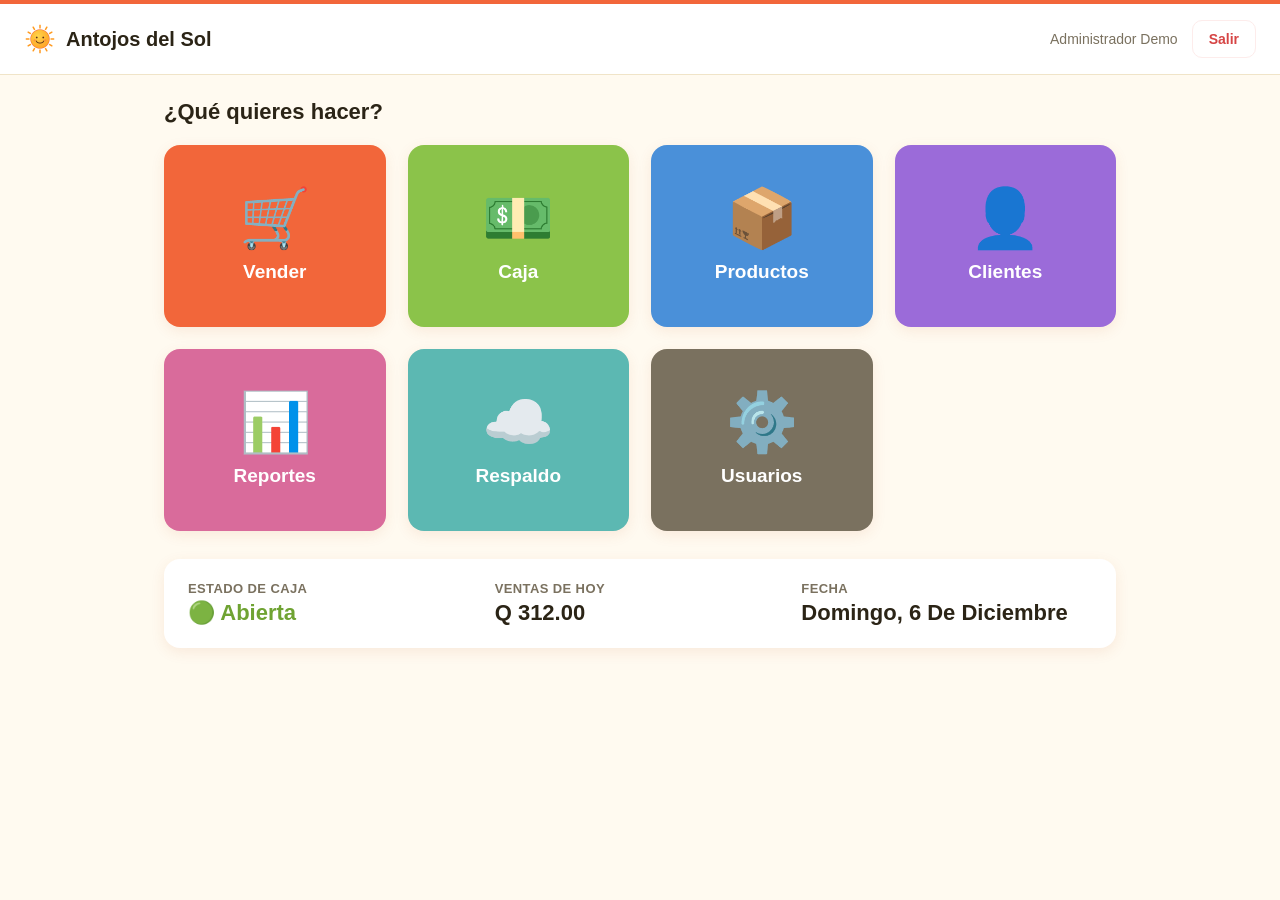
==== pages/caja.html @ 542bcf01 "Demo Antojos del Sol: POS rapido sin codigos de vendedor, 14 productos con ilustraciones Co-Authored" ====
<!DOCTYPE html>
<html lang="es">
<head>
  <meta charset="UTF-8" />
  <meta name="viewport" content="width=device-width, initial-scale=1, maximum-scale=1, user-scalable=no, viewport-fit=cover" />
  <title>Caja - Antojos del Sol</title>

  <link rel="manifest" href="../manifest.json" />
  <meta name="theme-color" content="#f2663a" />
  <meta name="apple-mobile-web-app-capable" content="yes" />
  <meta name="apple-mobile-web-app-status-bar-style" content="black-translucent" />
  <meta name="apple-mobile-web-app-title" content="Antojos del Sol" />
  <link rel="apple-touch-icon" href="../icons/icon-192.png" />

  <link rel="stylesheet" href="../css/styles.css" />
</head>
<body>
  <div class="app-shell">
    <header class="app-header">
      <div class="app-header__izquierda">
        <img src="../icons/logo.png" alt="Antojos del Sol" class="logo-imagen--header" />
        <h1 class="app-header__titulo">Antojos del Sol</h1>
      </div>

      <nav class="app-nav">
        <a href="inicio.html">🏠 Inicio</a>
        <a href="venta.html">🛒 Vender</a>
        <a href="caja.html" class="activo">💵 Caja</a>
        <a href="productos.html">📦 Productos</a>
        <a href="clientes.html">👤 Clientes</a>
        <a href="reportes.html" id="nav-reportes">📊 Reportes</a>
        <a href="respaldo.html" id="nav-respaldo">☁️ Respaldo</a>
        <a href="usuarios.html" id="nav-usuarios">⚙️ Usuarios</a>
      </nav>

      <div class="app-header__derecha">
        <span class="app-header__usuario" id="nombre-usuario-activo"></span>
        <button class="boton-salir" id="boton-salir">Salir</button>
      </div>
    </header>

    <main class="app-main">
      <div class="app-main__header">
        <h2>Caja</h2>
      </div>

      <!-- Estado: sin caja abierta -->
      <div class="tarjeta-caja oculto" id="tarjeta-sin-caja">
        <div class="caja-estado-vacio">
          <span class="icono">💰</span>
          <p>No hay una caja abierta.<br />Cuenta el efectivo del cajón para iniciar el turno.</p>
        </div>

        <div class="mensaje-error" id="error-abrir-caja"></div>

        <form id="form-abrir-caja">
          <div class="campo">
            <label for="monto-inicial">Monto inicial en efectivo (Q)</label>
            <input type="number" id="monto-inicial" min="0" step="0.01" inputmode="decimal" required />
          </div>

          <button type="submit" class="boton boton-primario">Abrir caja</button>
        </form>
      </div>

      <!-- Estado: caja abierta -->
      <div class="tarjeta-caja oculto" id="tarjeta-caja-abierta">
        <h3>Turno actual</h3>

        <div class="caja-info-lista">
          <div class="caja-info-fila">
            <span>Abierta por</span>
            <span id="caja-usuario">-</span>
          </div>
          <div class="caja-info-fila">
            <span>Hora de apertura</span>
            <span id="caja-hora-apertura">-</span>
          </div>
          <div class="caja-info-fila" data-solo-admin>
            <span>Monto inicial</span>
            <span id="caja-monto-inicial">Q 0.00</span>
          </div>
        </div>

        <p class="subtitulo-seccion oculto" id="aviso-caja-cajero">Turno en curso. Los montos, las ventas del turno y el cierre de caja los maneja el administrador.</p>

        <div class="caja-resumen-item caja-resumen-item--total-ventas" data-solo-admin>
          <span class="caja-resumen-item__etiqueta">💰 Ventas totales del turno</span>
          <span class="caja-resumen-item__valor" id="caja-total-ventas">Q 0.00</span>
        </div>

        <div class="caja-resumen-grid" data-solo-admin>
          <div class="caja-resumen-item">
            <span class="caja-resumen-item__etiqueta">💵 Efectivo</span>
            <span class="caja-resumen-item__valor" id="caja-total-efectivo">Q 0.00</span>
          </div>
          <div class="caja-resumen-item">
            <span class="caja-resumen-item__etiqueta">💳 Tarjeta</span>
            <span class="caja-resumen-item__valor" id="caja-total-tarjeta">Q 0.00</span>
          </div>
          <div class="caja-resumen-item">
            <span class="caja-resumen-item__etiqueta">🏦 Depósito/transferencia</span>
            <span class="caja-resumen-item__valor" id="caja-total-deposito">Q 0.00</span>
          </div>
          <div class="caja-resumen-item">
            <span class="caja-resumen-item__etiqueta">🛍️ Pedidos Ya (se cobra a su cuenta)</span>
            <span class="caja-resumen-item__valor" id="caja-total-pedidosya">Q 0.00</span>
          </div>
          <div class="caja-resumen-item">
            <span class="caja-resumen-item__etiqueta">Gastos del turno</span>
            <span class="caja-resumen-item__valor" id="caja-total-gastos">− Q 0.00</span>
          </div>
          <div class="caja-resumen-item">
            <span class="caja-resumen-item__etiqueta">Ingresos del turno</span>
            <span class="caja-resumen-item__valor" id="caja-total-ingresos">+ Q 0.00</span>
          </div>

          <div class="caja-resumen-item caja-resumen-item--esperado">
            <span class="caja-resumen-item__etiqueta">Efectivo esperado</span>
            <span class="caja-resumen-item__valor" id="caja-efectivo-esperado">Q 0.00</span>
          </div>
        </div>

        <button type="button" class="boton boton-primario boton-ancho-auto" id="boton-cerrar-caja" data-solo-admin>
          Cerrar caja
        </button>

        <!-- Movimientos de caja (gastos e ingresos) -->
        <div class="caja-movimientos">
          <h4>Gastos e ingresos de caja (aparte de las ventas)</h4>

          <div class="mensaje-error" id="error-agregar-movimiento"></div>
          <div class="mensaje-exito oculto" id="exito-movimiento">Registrado.</div>

          <form id="form-agregar-movimiento">
            <div class="chip-selector" id="selector-tipo-movimiento">
              <button type="button" class="chip-tipo-movimiento chip-tipo-movimiento--activo" data-tipo="gasto" id="chip-tipo-gasto">🔴 Gasto</button>
              <button type="button" class="chip-tipo-movimiento" data-tipo="ingreso" id="chip-tipo-ingreso">🟢 Ingreso</button>
            </div>
            <input type="hidden" id="movimiento-tipo" value="gasto" />

            <div class="campo">
              <label for="movimiento-descripcion">Descripción</label>
              <input type="text" id="movimiento-descripcion" placeholder="Ej. Compra de fresas" required />
            </div>

            <div class="campo">
              <label for="movimiento-monto">Monto (Q)</label>
              <input type="number" id="movimiento-monto" min="0" step="0.01" inputmode="decimal" required />
            </div>

            <button type="submit" class="boton boton-primario">Registrar</button>
          </form>

          <div class="tabla-reportes-envoltorio" data-solo-admin>
            <table class="tabla-reportes">
              <thead>
                <tr>
                  <th>Tipo</th>
                  <th>Hora</th>
                  <th>Descripción</th>
                  <th>Monto</th>
                  <th>Registrado por</th>
                  <th></th>
                </tr>
              </thead>
              <tbody id="cuerpo-lista-movimientos"></tbody>
            </table>
          </div>

          <div id="estado-vacio-movimientos" class="estado-vacio oculto" data-solo-admin>
            <span class="icono">🧾</span>
            <p>Todavía no hay gastos ni ingresos registrados en este turno (las ventas se ven abajo, en "Ventas del turno").</p>
          </div>
        </div>

        <!-- Ventas del turno actual -->
        <div class="caja-ventas-turno" data-solo-admin>
          <h4>Ventas del turno</h4>

          <div class="tabla-reportes-envoltorio">
            <table class="tabla-reportes">
              <thead>
                <tr>
                  <th>Recibo</th>
                  <th>Hora</th>
                  <th>Método</th>
                  <th>Tipo</th>
                  <th>Cliente</th>
                  <th>Cajero</th>
                  <th>Total</th>
                  <th>Recibo</th>
                </tr>
              </thead>
              <tbody id="cuerpo-ventas-turno"></tbody>
            </table>
          </div>

          <div id="estado-vacio-ventas-turno" class="estado-vacio oculto">
            <span class="icono">🧺</span>
            <p>Todavía no hay ventas registradas en este turno.</p>
          </div>
        </div>
      </div>

      <!-- Historial de cajas cerradas -->
      <div class="tarjeta-caja" data-solo-admin>
        <h3>Historial de cierres</h3>

        <div class="tabla-reportes-envoltorio">
          <table class="tabla-reportes">
            <thead>
              <tr>
                <th>Apertura</th>
                <th>Cierre</th>
                <th>Abrió</th>
                <th>Cerró</th>
                <th>Monto inicial</th>
                <th>Monto contado</th>
                <th>Diferencia</th>
              </tr>
            </thead>
            <tbody id="cuerpo-historial-cajas"></tbody>
          </table>
        </div>

        <div id="estado-vacio-historial" class="estado-vacio oculto">
          <span class="icono">🗂️</span>
          <p>Todavía no hay cierres de caja registrados.</p>
        </div>
      </div>
    </main>
  </div>

  <!-- Modal cerrar caja -->
  <div class="fondo-modal oculto" id="fondo-modal-cierre">
    <div class="tarjeta-modal">
      <button type="button" class="boton-cerrar-modal-x" id="boton-cerrar-modal-cierre-x">✕</button>
      <h3>Cerrar caja</h3>

      <div id="paso-conteo-cierre">
        <p>Cuenta el efectivo físico que hay en el cajón e ingrésalo aquí.</p>

        <div class="mensaje-error" id="error-cerrar-caja"></div>

        <form id="form-cerrar-caja">
          <div class="campo">
            <label for="monto-contado">Efectivo contado (Q)</label>
            <input type="number" id="monto-contado" min="0" step="0.01" inputmode="decimal" required />
          </div>

          <div class="modal-acciones">
            <button type="button" class="boton boton-secundario" id="boton-cancelar-cierre">Cancelar</button>
            <button type="submit" class="boton boton-primario">Calcular</button>
          </div>
        </form>
      </div>

      <div id="paso-resultado-cierre" class="oculto">
        <div id="caja-resultado-cierre-caja"></div>

        <div class="campo" id="campo-motivo-diferencia">
          <label for="motivo-diferencia">Nota / motivo de la diferencia (opcional)</label>
          <textarea id="motivo-diferencia" rows="2" placeholder="Ej. Faltan Q200 porque se compró comida para el personal"></textarea>
        </div>

        <div class="modal-acciones">
          <button type="button" class="boton boton-secundario" id="boton-volver-conteo">Volver</button>
          <button type="button" class="boton boton-primario" id="boton-confirmar-cierre">Confirmar cierre</button>
        </div>
      </div>
    </div>
  </div>

  <!-- Modal detalle de caja histórica -->
  <div class="fondo-modal oculto" id="fondo-modal-detalle-caja">
    <div class="tarjeta-modal tarjeta-modal--ancha">
      <button type="button" class="boton-cerrar-modal-x" id="boton-cerrar-detalle-caja-x">✕</button>
      <h3>Detalle del turno</h3>
      <div id="contenido-detalle-caja"></div>
      <div class="modal-acciones">
        <button type="button" class="boton boton-secundario" id="boton-cerrar-detalle-caja">Cerrar</button>
      </div>
    </div>
  </div>

  <script src="../js/sha256.js"></script>
  <script src="../js/db.js"></script>
  <script src="../js/auth.js"></script>
  <script src="../js/pin.js"></script>
  <script src="../js/impresora-ble.js"></script>
  <script src="../js/caja.js"></script>
  <script src="../js/aviso-respaldo.js"></script>
  <script src="../js/registrar-sw.js"></script>
</body>
</html>
---- css/styles.css ----
:root {
  --color-primario: #f2663a;       /* naranja Antojos del Sol, suavizado */
  --color-primario-oscuro: #d4502a;
  --color-acento: #8bc34a;          /* verde claro del logo */
  --color-acento-oscuro: #6fa332;
  --color-fondo: #fffaf0;           /* crema cálido, no blanco frío */
  --color-superficie: #ffffff;
  --color-texto: #2b2416;
  --color-texto-suave: #7a715f;
  --color-borde: #f0e4c8;
  --color-error: #d64545;
  --color-error-fondo: #fdeceb;
  --radio: 16px;
  --sombra: 0 4px 14px rgba(200, 90, 40, 0.10);
}

* {
  box-sizing: border-box;
}

.oculto {
  display: none !important;
}

html, body {
  height: 100%;
  margin: 0;
}

body {
  font-family: -apple-system, BlinkMacSystemFont, "Segoe UI", Roboto, sans-serif;
  background: var(--color-fondo);
  color: var(--color-texto);
  -webkit-tap-highlight-color: transparent;
  overscroll-behavior: none;
  user-select: none;
}

button, input, select {
  font-family: inherit;
}

/* ---------- Login ---------- */

.pantalla-login {
  min-height: 100vh;
  display: flex;
  align-items: center;
  justify-content: center;
  padding: 24px;
}

.tarjeta-login {
  width: 100%;
  max-width: 440px;
  background: var(--color-superficie);
  border-radius: var(--radio);
  box-shadow: var(--sombra);
  padding: 40px 36px;
}

.tarjeta-login__logo {
  text-align: center;
  margin-bottom: 8px;
}

.tarjeta-login__logo .icono {
  font-size: 48px;
  line-height: 1;
}

.logo-imagen {
  width: 84px;
  height: 84px;
  border-radius: 50%;
  object-fit: cover;
  box-shadow: var(--sombra);
}

.logo-imagen--header {
  width: 32px;
  height: 32px;
  border-radius: 50%;
  object-fit: cover;
  flex-shrink: 0;
}

.tarjeta-login h1 {
  text-align: center;
  font-size: 24px;
  margin: 8px 0 4px;
}

.tarjeta-login .subtitulo {
  text-align: center;
  color: var(--color-texto-suave);
  font-size: 15px;
  margin: 0 0 28px;
}

.campo {
  margin-bottom: 18px;
}

.campo label {
  display: block;
  font-size: 14px;
  font-weight: 600;
  margin-bottom: 6px;
  color: var(--color-texto);
}

.campo input,
.campo select {
  width: 100%;
  padding: 16px 16px;
  font-size: 17px;
  border: 1.5px solid var(--color-borde);
  border-radius: 10px;
  background: var(--color-fondo);
  color: var(--color-texto);
  outline: none;
  transition: border-color 0.15s ease;
}

.campo input:focus,
.campo select:focus {
  border-color: var(--color-primario);
  background: var(--color-superficie);
}

.boton {
  display: block;
  width: 100%;
  padding: 17px;
  font-size: 17px;
  font-weight: 700;
  border: none;
  border-radius: 10px;
  cursor: pointer;
  touch-action: manipulation;
}

.boton-primario {
  background: var(--color-primario);
  color: #fff;
  margin-top: 8px;
}

.boton-primario:active {
  background: var(--color-primario-oscuro);
}

.boton-secundario {
  background: transparent;
  color: var(--color-primario);
  margin-top: 10px;
}

.mensaje-error {
  background: var(--color-error-fondo);
  color: var(--color-error);
  padding: 12px 14px;
  border-radius: 10px;
  font-size: 14px;
  margin-bottom: 18px;
  display: none;
}

.mensaje-error.visible {
  display: block;
}

.pie-login {
  text-align: center;
  margin-top: 22px;
  font-size: 13px;
  color: var(--color-texto-suave);
}

/* ---------- App shell (header + nav) ---------- */

.app-shell {
  min-height: 100vh;
  display: flex;
  flex-direction: column;
}

.app-header {
  background: var(--color-superficie);
  border-bottom: 1px solid var(--color-borde);
  border-top: 4px solid var(--color-primario);
  padding: 16px 24px;
  display: flex;
  align-items: center;
  justify-content: space-between;
  flex-wrap: wrap;
  gap: 12px;
}

.app-header__izquierda {
  display: flex;
  align-items: center;
  gap: 10px;
}

.app-header__titulo {
  font-size: 20px;
  font-weight: 800;
  margin: 0;
}

.app-nav {
  display: flex;
  gap: 8px;
  flex-wrap: wrap;
}

.app-nav a {
  text-decoration: none;
  color: var(--color-texto-suave);
  font-weight: 600;
  font-size: 15px;
  padding: 10px 14px;
  border-radius: 10px;
}

.app-nav a.activo {
  background: var(--color-acento);
  color: #fff;
}

.app-header__derecha {
  display: flex;
  align-items: center;
  gap: 14px;
}

.app-header__usuario {
  font-size: 14px;
  color: var(--color-texto-suave);
}

.boton-salir {
  background: transparent;
  color: var(--color-error);
  border: 1.5px solid var(--color-error-fondo);
  border-radius: 10px;
  padding: 10px 16px;
  font-weight: 700;
  font-size: 14px;
  cursor: pointer;
}

.app-main {
  flex: 1;
  padding: 24px;
  max-width: 1000px;
  width: 100%;
  margin: 0 auto;
}

.app-main__header {
  display: flex;
  align-items: center;
  justify-content: space-between;
  margin-bottom: 20px;
  gap: 12px;
  flex-wrap: wrap;
}

.app-main__header h2 {
  margin: 0;
  font-size: 22px;
}

.boton-ancho-auto {
  width: auto;
  padding: 15px 24px;
}

/* ---------- Lista de productos ---------- */

.lista-tarjetas {
  display: flex;
  flex-direction: column;
  gap: 12px;
}

.tarjeta-producto {
  background: var(--color-superficie);
  border-radius: var(--radio);
  box-shadow: var(--sombra);
  padding: 18px 20px;
  display: flex;
  align-items: center;
  justify-content: space-between;
  gap: 16px;
}

.tarjeta-producto__info {
  min-width: 0;
}

.tarjeta-producto__nombre {
  font-size: 18px;
  font-weight: 700;
  margin: 0 0 4px;
  overflow-wrap: break-word;
}

.tarjeta-producto__categoria {
  display: inline-block;
  background: var(--color-fondo);
  color: var(--color-texto-suave);
  font-size: 12px;
  font-weight: 600;
  padding: 3px 10px;
  border-radius: 999px;
  margin-right: 8px;
}

.tarjeta-producto__precio {
  font-size: 16px;
  font-weight: 700;
  color: var(--color-primario);
}

.tarjeta-producto__acciones {
  display: flex;
  gap: 8px;
  flex-shrink: 0;
}

.boton-icono {
  width: 48px;
  height: 48px;
  border-radius: 10px;
  border: 1.5px solid var(--color-borde);
  background: var(--color-fondo);
  font-size: 20px;
  cursor: pointer;
  display: flex;
  align-items: center;
  justify-content: center;
}

.boton-icono--eliminar {
  border-color: var(--color-error-fondo);
  background: var(--color-error-fondo);
}

.estado-vacio {
  text-align: center;
  padding: 60px 20px;
  color: var(--color-texto-suave);
}

.estado-vacio .icono {
  font-size: 48px;
  display: block;
  margin-bottom: 12px;
}

/* ---------- Modal ---------- */

.fondo-modal {
  position: fixed;
  inset: 0;
  background: rgba(15, 20, 35, 0.45);
  display: flex;
  align-items: center;
  justify-content: center;
  padding: 24px;
  z-index: 100;
}

.tarjeta-modal {
  position: relative;
  width: 100%;
  max-width: 460px;
  background: var(--color-superficie);
  border-radius: var(--radio);
  padding: 32px;
  box-shadow: var(--sombra);
  max-height: 90vh;
  overflow-y: auto;
}

.boton-cerrar-modal-x {
  position: absolute;
  top: 14px;
  right: 14px;
  width: 36px;
  height: 36px;
  border-radius: 50%;
  border: none;
  background: var(--color-fondo);
  color: var(--color-texto-suave);
  font-size: 18px;
  line-height: 1;
  cursor: pointer;
  touch-action: manipulation;
  display: flex;
  align-items: center;
  justify-content: center;
  z-index: 1;
}

.boton-cerrar-modal-x:active {
  background: var(--color-borde);
}

.tarjeta-modal h3 {
  margin: 0 0 20px;
  font-size: 20px;
}

.modal-acciones {
  display: flex;
  gap: 10px;
  margin-top: 6px;
}

.modal-acciones .boton {
  margin-top: 0;
}

/* ---------- Venta / Recibo ---------- */

.app-main--venta {
  max-width: 1200px;
}

.venta-layout {
  display: flex;
  gap: 20px;
  align-items: flex-start;
}

.venta-productos {
  flex: 1;
  min-width: 0;
}

.venta-categorias {
  display: flex;
  gap: 8px;
  flex-wrap: wrap;
  margin-bottom: 16px;
}

.chip-categoria {
  border: 1.5px solid var(--color-borde);
  background: var(--color-superficie);
  color: var(--color-texto-suave);
  font-weight: 600;
  font-size: 14px;
  padding: 9px 16px;
  border-radius: 999px;
  cursor: pointer;
  touch-action: manipulation;
}

.chip-categoria.activo {
  background: var(--color-acento);
  border-color: var(--color-acento);
  color: #fff;
}

.venta-grilla {
  display: grid;
  grid-template-columns: repeat(auto-fill, minmax(140px, 1fr));
  gap: 12px;
  /* Dejar espacio para hacer scroll de la grilla sin perder de vista el
     carrito, que siempre queda fijo a la par (ver .venta-carrito). */
  max-height: calc(100vh - 220px);
  overflow-y: auto;
  padding-right: 4px;
}

.tarjeta-venta-producto {
  min-height: 90px;
  background: var(--color-superficie);
  border: 1.5px solid var(--color-borde);
  border-radius: var(--radio);
  box-shadow: var(--sombra);
  padding: 14px;
  display: flex;
  flex-direction: column;
  justify-content: center;
  align-items: flex-start;
  gap: 6px;
  cursor: pointer;
  touch-action: manipulation;
  text-align: left;
  overflow: hidden;
}

.tarjeta-venta-producto__foto {
  width: 100%;
  height: 90px;
  object-fit: cover;
  border-radius: 10px;
  margin: -14px -14px 4px -14px;
  width: calc(100% + 28px);
}

.tarjeta-venta-producto:active {
  background: var(--color-fondo);
  border-color: var(--color-primario);
}

.tarjeta-venta-producto__nombre {
  font-size: 16px;
  font-weight: 700;
  overflow-wrap: break-word;
}

.tarjeta-venta-producto__precio {
  font-size: 15px;
  font-weight: 700;
  color: var(--color-primario);
}

.venta-carrito {
  width: 320px;
  flex-shrink: 0;
  background: var(--color-superficie);
  border-radius: var(--radio);
  box-shadow: var(--sombra);
  padding: 20px;
  position: sticky;
  top: 20px;
  display: flex;
  flex-direction: column;
  gap: 14px;
}

.venta-carrito__titulo {
  margin: 0;
  font-size: 18px;
}

.carrito-lista {
  display: flex;
  flex-direction: column;
  gap: 12px;
  max-height: 40vh;
  overflow-y: auto;
}

.carrito-linea {
  display: grid;
  grid-template-columns: 1fr auto;
  grid-template-rows: auto auto;
  row-gap: 6px;
  align-items: center;
  border-bottom: 1px solid var(--color-borde);
  padding-bottom: 10px;
}

.carrito-linea__info {
  grid-column: 1;
  grid-row: 1;
  display: flex;
  flex-direction: column;
  min-width: 0;
}

.carrito-linea__nombre {
  font-size: 15px;
  font-weight: 700;
  overflow-wrap: break-word;
}

.carrito-linea__precio {
  font-size: 12px;
  color: var(--color-texto-suave);
}

.carrito-linea__subtotal {
  grid-column: 2;
  grid-row: 1;
  font-weight: 700;
  color: var(--color-primario);
  white-space: nowrap;
}

.carrito-linea__stepper {
  grid-column: 1;
  grid-row: 2;
  display: flex;
  align-items: center;
  gap: 10px;
}

.boton-stepper {
  width: 44px;
  height: 44px;
  border-radius: 10px;
  border: 1.5px solid var(--color-borde);
  background: var(--color-fondo);
  font-size: 22px;
  font-weight: 700;
  cursor: pointer;
  touch-action: manipulation;
}

.carrito-linea__cantidad {
  min-width: 24px;
  text-align: center;
  font-weight: 700;
  font-size: 16px;
}

.carrito-linea__eliminar {
  grid-column: 2;
  grid-row: 2;
  justify-self: end;
  width: 40px;
  height: 40px;
}

.carrito-total {
  display: flex;
  justify-content: space-between;
  align-items: center;
  font-size: 20px;
  font-weight: 800;
  padding-top: 6px;
  border-top: 2px solid var(--color-borde);
}

.metodo-pago {
  display: flex;
  gap: 8px;
}

.chip-pago {
  flex: 1;
  border: 1.5px solid var(--color-borde);
  background: var(--color-fondo);
  color: var(--color-texto);
  font-weight: 700;
  font-size: 13px;
  padding: 12px 6px;
  border-radius: 10px;
  cursor: pointer;
  touch-action: manipulation;
}

.chip-pago.activo {
  background: var(--color-primario);
  border-color: var(--color-primario);
  color: #fff;
}

.venta-carrito .boton {
  margin-top: 0;
}

.tarjeta-recibo {
  max-width: 420px;
}

.recibo-contenido {
  font-size: 14px;
}

.recibo-titulo {
  text-align: center;
  margin: 0 0 8px;
  font-size: 20px;
}

.recibo-meta {
  text-align: center;
  margin: 0 0 4px;
  color: var(--color-texto-suave);
  font-size: 13px;
}

.recibo-separador {
  border: none;
  border-top: 1px dashed var(--color-borde);
  margin: 14px 0;
}

.recibo-lineas {
  display: flex;
  flex-direction: column;
  gap: 6px;
}

.recibo-linea {
  display: flex;
  justify-content: space-between;
  gap: 10px;
  font-size: 13px;
}

.recibo-total {
  display: flex;
  justify-content: space-between;
  font-size: 20px;
  font-weight: 800;
}

.recibo-metodo {
  text-align: center;
  margin: 12px 0 0;
  font-size: 13px;
}

.recibo-gracias {
  text-align: center;
  margin: 8px 0 0;
  font-style: italic;
  color: var(--color-texto-suave);
}

.enlace-descarga {
  display: block;
  text-align: center;
  margin-top: 12px;
  color: var(--color-primario);
  font-weight: 700;
  text-decoration: none;
}

/* El iPad (dispositivo objetivo de esta app) nunca baja de 744px de ancho
   ni en vertical, así que este apilado solo debería afectar a un celular
   angosto usado por accidente — el carrito se mantiene siempre a la par
   de la grilla de productos en el iPad, sin importar cuántos productos
   haya en el catálogo. */
@media (max-width: 620px) {
  .venta-layout {
    flex-direction: column;
  }

  .venta-carrito {
    width: 100%;
    position: static;
  }

  .venta-grilla {
    max-height: none;
    overflow-y: visible;
  }

  .carrito-lista {
    max-height: none;
  }
}

/* ---------- Reportes ---------- */

.tarjetas-resumen {
  display: flex;
  flex-wrap: wrap;
  gap: 16px;
  margin-bottom: 20px;
}

.tarjeta-resumen {
  flex: 1 1 200px;
  background: var(--color-superficie);
  border-radius: var(--radio);
  box-shadow: var(--sombra);
  padding: 20px 22px;
  display: flex;
  flex-direction: column;
  gap: 4px;
}

.tarjeta-resumen__etiqueta {
  font-size: 14px;
  color: var(--color-texto-suave);
  font-weight: 600;
  text-transform: uppercase;
  letter-spacing: 0.03em;
}

.tarjeta-resumen__total {
  font-size: 28px;
  font-weight: 700;
  color: var(--color-primario-oscuro);
}

.tarjeta-resumen__cantidad {
  font-size: 14px;
  color: var(--color-texto-suave);
}

.tarjeta-resumen--ganancia {
  border: 1.5px solid var(--color-acento);
}

.tarjeta-resumen--ganancia .tarjeta-resumen__total {
  color: var(--color-acento-oscuro);
}

.pestanas-periodo {
  display: flex;
  gap: 8px;
  margin-bottom: 16px;
}

.pestana-periodo {
  border: 1px solid var(--color-borde);
  background: var(--color-superficie);
  color: var(--color-texto);
  border-radius: 999px;
  padding: 8px 18px;
  font-size: 15px;
  font-weight: 600;
  cursor: pointer;
}

.pestana-periodo.activo {
  background: var(--color-primario);
  border-color: var(--color-primario);
  color: #fff;
}

.tabla-reportes-envoltorio {
  background: var(--color-superficie);
  border-radius: var(--radio);
  box-shadow: var(--sombra);
  overflow-x: auto;
}

.tabla-reportes {
  width: 100%;
  border-collapse: collapse;
  font-size: 15px;
}

.tabla-reportes th,
.tabla-reportes td {
  text-align: left;
  padding: 12px 16px;
  border-bottom: 1px solid var(--color-borde);
  white-space: nowrap;
}

.tabla-reportes th {
  color: var(--color-texto-suave);
  font-size: 13px;
  text-transform: uppercase;
  letter-spacing: 0.03em;
  font-weight: 600;
}

.tabla-reportes tbody tr:last-child td {
  border-bottom: none;
}

@media (max-width: 640px) {
  .tarjetas-resumen {
    flex-direction: column;
  }
}

/* ---------- Usuarios ---------- */

.tarjeta-usuario {
  flex-wrap: wrap;
}

.tarjeta-usuario__insignias {
  display: flex;
  gap: 8px;
  margin-top: 8px;
  flex-wrap: wrap;
}

.insignia-rol {
  display: inline-block;
  font-size: 12px;
  font-weight: 700;
  padding: 4px 12px;
  border-radius: 999px;
}

.insignia-rol--duena {
  background: var(--color-primario);
  color: #fff;
}

.insignia-rol--empleado {
  background: var(--color-acento);
  color: #fff;
}

.insignia-estado {
  display: inline-block;
  font-size: 12px;
  font-weight: 700;
  padding: 4px 12px;
  border-radius: 999px;
}

.insignia-estado--activo {
  background: #e6f4d9;
  color: var(--color-acento-oscuro);
}

.insignia-estado--inactivo {
  background: var(--color-error-fondo);
  color: var(--color-error);
}

.nota-password {
  font-size: 13px;
  color: var(--color-texto-suave);
  margin: -10px 0 18px;
}

.campo-checkbox label {
  display: flex;
  align-items: center;
  gap: 10px;
  font-weight: 600;
  cursor: pointer;
}

.campo-checkbox input[type="checkbox"] {
  width: 20px;
  height: 20px;
}

/* ---------- Caja ---------- */

.tarjeta-caja {
  background: var(--color-superficie);
  border-radius: var(--radio);
  box-shadow: var(--sombra);
  padding: 28px 26px;
  margin-bottom: 20px;
}

.tarjeta-caja h3 {
  margin: 0 0 16px;
  font-size: 19px;
}

.caja-estado-vacio {
  text-align: center;
  padding: 20px 10px 8px;
}

.caja-estado-vacio .icono {
  font-size: 48px;
  display: block;
  margin-bottom: 12px;
}

.caja-estado-vacio p {
  color: var(--color-texto-suave);
  margin: 0 0 22px;
}

.caja-info-lista {
  display: flex;
  flex-direction: column;
  gap: 10px;
  margin-bottom: 20px;
}

.caja-info-fila {
  display: flex;
  justify-content: space-between;
  align-items: center;
  font-size: 15px;
  padding-bottom: 10px;
  border-bottom: 1px solid var(--color-borde);
}

.caja-info-fila:last-child {
  border-bottom: none;
  padding-bottom: 0;
}

.caja-info-fila span:first-child {
  color: var(--color-texto-suave);
  font-weight: 600;
}

.caja-info-fila span:last-child {
  font-weight: 700;
}

.caja-resumen-grid {
  display: grid;
  grid-template-columns: repeat(auto-fit, minmax(150px, 1fr));
  gap: 14px;
  margin-bottom: 22px;
}

.caja-resumen-item {
  background: var(--color-fondo);
  border-radius: 12px;
  padding: 14px 16px;
  display: flex;
  flex-direction: column;
  gap: 4px;
}

.caja-resumen-item__etiqueta {
  font-size: 12px;
  color: var(--color-texto-suave);
  font-weight: 600;
  text-transform: uppercase;
  letter-spacing: 0.03em;
}

.caja-resumen-item__valor {
  font-size: 19px;
  font-weight: 700;
  color: var(--color-primario-oscuro);
}

.caja-resumen-item--esperado .caja-resumen-item__valor {
  color: var(--color-acento-oscuro);
}

.caja-resultado-cierre {
  text-align: center;
  padding: 18px;
  border-radius: 12px;
  background: var(--color-fondo);
  margin: 6px 0 20px;
}

.caja-resultado-cierre__titulo {
  font-size: 18px;
  font-weight: 800;
  margin: 0 0 4px;
}

.caja-resultado-cierre__detalle {
  font-size: 14px;
  color: var(--color-texto-suave);
  margin: 0;
}

.caja-resultado-cierre--falta .caja-resultado-cierre__titulo {
  color: var(--color-error);
}

.caja-resultado-cierre--sobra .caja-resultado-cierre__titulo {
  color: var(--color-primario-oscuro);
}

.caja-resultado-cierre--exacto .caja-resultado-cierre__titulo {
  color: var(--color-acento-oscuro);
}

.caja-diferencia--falta {
  color: var(--color-error);
  font-weight: 700;
}

.caja-diferencia--sobra {
  color: var(--color-acento-oscuro);
  font-weight: 700;
}

.caja-diferencia--exacto {
  color: var(--color-texto-suave);
  font-weight: 700;
}

/* ---------- Fotos de producto ---------- */

.tarjeta-producto:has(.tarjeta-producto__miniatura) .tarjeta-producto__info {
  flex: 1;
  min-width: 0;
}

.tarjeta-producto__miniatura {
  width: 56px;
  height: 56px;
  border-radius: 10px;
  object-fit: cover;
  flex-shrink: 0;
  background: var(--color-fondo);
}

.tarjeta-producto__miniatura--vacia {
  display: flex;
  align-items: center;
  justify-content: center;
  font-size: 24px;
}

.foto-preview {
  display: block;
  width: 100px;
  height: 100px;
  object-fit: cover;
  border-radius: 10px;
  margin-top: 10px;
  background: var(--color-fondo);
}

/* ---------- Domicilio y caja (venta) ---------- */

.aviso-caja-cerrada {
  max-width: 480px;
  margin: 60px auto;
  text-align: center;
  background: var(--color-superficie);
  border-radius: var(--radio);
  box-shadow: var(--sombra);
  padding: 40px 32px;
}

.aviso-caja-cerrada .icono {
  font-size: 44px;
  display: block;
  margin-bottom: 12px;
}

.aviso-caja-cerrada h2 {
  margin: 0 0 10px;
  font-size: 20px;
}

.aviso-caja-cerrada p {
  color: var(--color-texto-suave);
  margin: 0 0 20px;
  font-size: 14px;
}

.aviso-caja-cerrada .boton {
  display: inline-block;
  text-decoration: none;
}

.entrega-toggle {
  display: flex;
  gap: 8px;
  margin-bottom: 14px;
}

.chip-entrega {
  flex: 1;
  padding: 12px 8px;
  border: 1.5px solid var(--color-borde);
  border-radius: 10px;
  background: var(--color-fondo);
  color: var(--color-texto-suave);
  font-weight: 700;
  font-size: 14px;
  cursor: pointer;
  touch-action: manipulation;
}

.chip-entrega.activo {
  background: var(--color-primario);
  border-color: var(--color-primario);
  color: #fff;
}

.domicilio-campos {
  background: var(--color-fondo);
  border-radius: 10px;
  padding: 14px;
  margin-bottom: 14px;
  display: flex;
  flex-direction: column;
  gap: 10px;
}

.campo--compacto {
  margin-bottom: 0;
}

.campo--compacto label {
  font-size: 12px;
  margin-bottom: 4px;
}

.campo--compacto input {
  padding: 10px 12px;
  font-size: 14px;
}

.resultado-vuelto {
  margin-top: 8px;
  padding: 10px 12px;
  border-radius: var(--radio);
  font-weight: 800;
  font-size: 16px;
  text-align: center;
}

.resultado-vuelto--ok {
  background: #e3f5e8;
  color: #1e7a3d;
}

.resultado-vuelto--falta {
  background: var(--color-error-fondo, #fde8e8);
  color: var(--color-error, #b3261e);
}

.recibo-domicilio {
  background: var(--color-fondo);
  border-radius: 10px;
  padding: 10px 12px;
  margin: 10px 0;
  font-size: 13px;
  text-align: left;
}

.recibo-domicilio strong {
  display: block;
  margin-bottom: 4px;
}

.boton-quitar-foto {
  display: inline-block;
  margin-top: 8px;
  background: none;
  border: none;
  color: var(--color-error);
  font-size: 13px;
  font-weight: 600;
  cursor: pointer;
  padding: 4px 0;
}

/* ---------- Cancelar venta ---------- */

.boton-cancelar-venta {
  background: var(--color-error-fondo);
  color: var(--color-error);
  border: none;
  border-radius: var(--radio);
  padding: 6px 10px;
  font-size: 12px;
  font-weight: 600;
  cursor: pointer;
  white-space: nowrap;
}

.boton-cancelar-venta:active {
  opacity: 0.8;
}

.boton-reimprimir-recibo {
  background: var(--color-primario-fondo, #fdecd2);
  color: var(--color-primario, #c97a1a);
  border: none;
  border-radius: var(--radio);
  padding: 6px 10px;
  font-size: 12px;
  font-weight: 600;
  cursor: pointer;
  white-space: nowrap;
}

.boton-reimprimir-recibo:active {
  opacity: 0.8;
}

.etiqueta-venta-cancelada {
  display: inline-block;
  background: var(--color-error-fondo);
  color: var(--color-error);
  border-radius: var(--radio);
  padding: 4px 10px;
  font-size: 12px;
  font-weight: 600;
  white-space: nowrap;
}

.fila-venta-cancelada {
  text-decoration: line-through;
  opacity: 0.6;
}

.fila-venta-cancelada .etiqueta-venta-cancelada {
  text-decoration: none;
}

/* ---------- Gastos ---------- */

.nota-caja-abierta {
  background: var(--color-error-fondo);
  color: var(--color-error);
  border-radius: var(--radio);
  padding: 10px 14px;
  font-size: 13px;
  font-weight: 600;
  margin-bottom: 16px;
}

.gastos-total-tarjeta {
  background: transparent;
  padding: 0;
}

.gastos-total-tarjeta .caja-resumen-item__etiqueta {
  font-size: 14px;
}

.gastos-total-tarjeta .caja-resumen-item__valor {
  font-size: 28px;
}

.boton-eliminar-gasto {
  background: none;
  border: none;
  cursor: pointer;
  font-size: 16px;
  padding: 4px 8px;
  border-radius: 8px;
}

.boton-eliminar-gasto:hover {
  background: var(--color-error-fondo);
}

/* ---------- Respaldo ---------- */

.resumen-respaldo {
  background: var(--color-fondo, #f6f6f6);
  border-radius: 10px;
  padding: 12px 14px;
  font-size: 14px;
  margin-bottom: 18px;
}

.mensaje-error.mensaje-exito.visible {
  background: #e3f6e8;
  color: #1f7a3d;
}

.tarjeta-caja--peligro {
  border: 2px solid var(--color-error);
}

.aviso-peligro {
  background: var(--color-error-fondo);
  color: var(--color-error);
  border-radius: 10px;
  padding: 14px 16px;
  font-size: 14px;
  margin-bottom: 18px;
  line-height: 1.5;
}

/* ---------- Búsqueda de productos ---------- */

.buscador-productos {
  display: block;
  width: 100%;
  padding: 14px 16px;
  margin-bottom: 16px;
  font-size: 16px;
  font-family: inherit;
  color: inherit;
  background: #fff;
  border: 1.5px solid var(--color-borde);
  border-radius: 10px;
  box-sizing: border-box;
}

.buscador-productos:focus {
  outline: none;
  border-color: var(--color-primario);
}

.buscador-productos::-webkit-search-cancel-button {
  cursor: pointer;
}

/* ---------- Botones de foto (tomar / galería) ---------- */

.fila-botones-foto {
  display: flex;
  gap: 10px;
  margin-top: 4px;
}

.boton-foto-opcion {
  flex: 1;
  width: auto;
  padding: 14px 10px;
  font-size: 15px;
  margin-top: 0;
}

@media (max-width: 420px) {
  .fila-botones-foto {
    flex-direction: column;
  }
}

/* ---------- Clientes ---------- */

.campo textarea {
  width: 100%;
  padding: 16px 16px;
  font-size: 16px;
  font-family: inherit;
  border: 1.5px solid var(--color-borde);
  border-radius: 10px;
  background: var(--color-fondo);
  color: var(--color-texto);
  outline: none;
  resize: vertical;
  transition: border-color 0.15s ease;
}

.campo textarea:focus {
  border-color: var(--color-primario);
  background: var(--color-superficie);
}

.tarjeta-cliente__telefono {
  display: block;
  font-size: 14px;
  color: var(--color-texto-suave);
  margin-bottom: 2px;
}

.tarjeta-cliente__direccion {
  display: block;
  font-size: 13px;
  color: var(--color-texto-suave);
  overflow: hidden;
  text-overflow: ellipsis;
  white-space: nowrap;
  max-width: 100%;
}

/* ---------- Pantalla de inicio ---------- */

.inicio-grid {
  display: grid;
  grid-template-columns: repeat(auto-fill, minmax(200px, 1fr));
  gap: 22px;
}

.inicio-boton {
  display: flex;
  flex-direction: column;
  align-items: center;
  justify-content: center;
  gap: 14px;
  padding: 44px 16px;
  border-radius: var(--radio);
  box-shadow: var(--sombra);
  text-decoration: none;
  color: #fff;
  font-weight: 800;
  font-size: 19px;
  touch-action: manipulation;
  transition: transform 0.08s ease;
}

.inicio-boton:active {
  transform: scale(0.96);
}

.inicio-boton__icono {
  font-size: 58px;
  line-height: 1;
}

.inicio-boton--vender { background: var(--color-primario); }
.inicio-boton--caja { background: var(--color-acento); }
.inicio-boton--productos { background: #4a90d9; }
.inicio-boton--clientes { background: #9b6bd9; }
.inicio-boton--reportes { background: #d96b9b; }
.inicio-boton--respaldo { background: #5cb8b2; }
.inicio-boton--usuarios { background: #7a715f; }

/* ---------- Filtro de periodo específico (Reportes) ---------- */

.filtro-especifico-controles {
  margin-bottom: 16px;
}

.filtro-especifico-controles input,
.filtro-especifico-controles select {
  padding: 12px 14px;
  font-size: 15px;
  border: 1.5px solid var(--color-borde);
  border-radius: 10px;
  background: var(--color-superficie);
  color: var(--color-texto);
  outline: none;
  min-width: 200px;
}

.filtro-especifico-controles input:focus,
.filtro-especifico-controles select:focus {
  border-color: var(--color-primario);
}

/* ---------- Venta: cliente opcional, extras por línea, recibo ---------- */

.campo-cliente select#venta-cliente-select {
  width: 100%;
  padding: 10px 12px;
  font-size: 15px;
  border: 1.5px solid var(--color-borde);
  border-radius: 10px;
  background: var(--color-superficie);
  color: var(--color-texto);
  outline: none;
}

.campo-cliente select#venta-cliente-select:focus {
  border-color: var(--color-primario);
}

.carrito-linea__extra-boton {
  width: 44px;
  height: 44px;
  font-size: 18px;
  margin-left: 4px;
}

.carrito-linea__extra {
  display: block;
  font-size: 12px;
  color: var(--color-primario);
  font-weight: 600;
}

.carrito-linea__nota {
  display: block;
  font-size: 12px;
  font-style: italic;
  color: var(--color-texto-suave);
}

.tarjeta-extra-linea {
  max-width: 360px;
}

.recibo-linea-nota {
  font-size: 12px;
  font-style: italic;
  color: var(--color-texto-suave);
  margin: -4px 0 6px;
}

/* ===== Caja: movimientos, ventas del turno y detalle histórico ===== */

.caja-movimientos,
.caja-ventas-turno {
  margin-top: 24px;
  padding-top: 20px;
  border-top: 1px solid var(--color-borde, #e5e5e5);
}

.caja-movimientos h4,
.caja-ventas-turno h4 {
  margin: 0 0 12px;
}

.chip-selector {
  display: flex;
  gap: 8px;
  margin-bottom: 14px;
}

.chip-tipo-movimiento {
  flex: 1;
  padding: 10px 12px;
  border-radius: 999px;
  border: 2px solid var(--color-borde, #e5e5e5);
  background: #fff;
  font-size: 14px;
  font-weight: 600;
  cursor: pointer;
  transition: border-color 0.15s ease, background-color 0.15s ease;
}

.chip-tipo-movimiento--activo {
  border-color: var(--color-primario, #f2663a);
  background: rgba(245, 166, 35, 0.12);
}

.etiqueta-movimiento {
  display: inline-block;
  padding: 2px 8px;
  border-radius: 999px;
  font-size: 12px;
  font-weight: 600;
  white-space: nowrap;
}

.etiqueta-movimiento--gasto {
  background: rgba(220, 53, 69, 0.12);
  color: #b02a37;
}

.etiqueta-movimiento--ingreso {
  background: rgba(40, 167, 69, 0.12);
  color: #1e7e34;
}

.boton-eliminar-movimiento {
  background: none;
  border: none;
  cursor: pointer;
  font-size: 16px;
  padding: 4px 8px;
}

.fila-historial-caja {
  cursor: pointer;
}

.fila-historial-caja:hover {
  background: rgba(245, 166, 35, 0.08);
}

.tarjeta-modal--ancha {
  max-width: 720px;
  width: 100%;
  max-height: 85vh;
  overflow-y: auto;
}

/* ---------- Header sin pestañas (pantalla de Inicio) ---------- */

.app-header--inicio {
  justify-content: space-between;
}

.app-header--inicio .app-header__derecha {
  margin-left: auto;
}

/* ---------- Selector "+ botón" reutilizable (categoría, cliente) ---------- */

.fila-campo-mas-boton {
  display: flex;
  gap: 8px;
  align-items: center;
}

.fila-campo-mas-boton select {
  flex: 1;
  min-width: 0;
  padding: 16px;
  font-size: 17px;
  border: 1.5px solid var(--color-borde);
  border-radius: 10px;
  background: var(--color-fondo);
  color: var(--color-texto);
}

.boton-mas-circular {
  flex-shrink: 0;
  width: 52px;
  height: 52px;
  border-radius: 50%;
  border: none;
  background: var(--color-primario);
  color: #fff;
  font-size: 26px;
  font-weight: 700;
  line-height: 1;
  cursor: pointer;
  touch-action: manipulation;
  display: flex;
  align-items: center;
  justify-content: center;
}

.boton-mas-circular:active {
  background: var(--color-primario-oscuro);
}

.chip-entrega {
  font-size: 13px;
  padding: 12px 4px;
  line-height: 1.2;
}

.billetes-rapidos {
  display: flex;
  flex-wrap: wrap;
  gap: 6px;
  margin-bottom: 8px;
}

.chip-billete {
  flex: 1 1 auto;
  padding: 10px 8px;
  border: 1.5px solid var(--color-borde);
  border-radius: 10px;
  background: var(--color-superficie);
  color: var(--color-texto);
  font-weight: 700;
  font-size: 14px;
  cursor: pointer;
  touch-action: manipulation;
}

.chip-billete:active {
  background: var(--color-fondo);
  border-color: var(--color-primario);
}

.nota-pedidosya {
  margin: 0;
  font-size: 12px;
  color: var(--color-texto-suave);
}

.tarjeta-negocio {
  background: var(--color-superficie);
  border-radius: var(--radio);
  box-shadow: var(--sombra);
  padding: 18px 20px;
  margin-bottom: 24px;
  display: flex;
  flex-direction: column;
  gap: 12px;
}

.tarjeta-negocio h3 {
  margin: 0;
  font-size: 17px;
}

/* ---------- Ventana de código de vendedor (PIN) ---------- */

.pin-fondo {
  z-index: 1000;
}

.pin-tarjeta {
  max-width: 340px;
  text-align: center;
}

.pin-titulo {
  margin: 0 0 4px;
  font-size: 20px;
}

.pin-ayuda {
  margin: 0 0 16px;
  font-size: 13px;
  color: var(--color-texto-suave);
}

.pin-puntos {
  display: flex;
  justify-content: center;
  gap: 14px;
  margin-bottom: 10px;
}

.pin-puntos span {
  width: 18px;
  height: 18px;
  border-radius: 50%;
  border: 2px solid var(--color-borde);
  background: transparent;
}

.pin-puntos span.pin-punto--lleno {
  background: var(--color-primario);
  border-color: var(--color-primario);
}

.pin-puntos--error {
  animation: pin-sacudida 0.3s;
}

@keyframes pin-sacudida {
  0%, 100% { transform: translateX(0); }
  25% { transform: translateX(-8px); }
  75% { transform: translateX(8px); }
}

.pin-mensaje {
  min-height: 20px;
  margin-bottom: 8px;
  font-size: 13px;
  font-weight: 700;
  color: var(--color-error, #b3261e);
}

.pin-teclado {
  display: grid;
  grid-template-columns: repeat(3, 1fr);
  gap: 10px;
}

.pin-tecla {
  padding: 18px 0;
  font-size: 24px;
  font-weight: 800;
  border: 1.5px solid var(--color-borde);
  border-radius: 14px;
  background: var(--color-superficie);
  color: var(--color-texto);
  cursor: pointer;
  touch-action: manipulation;
}

.pin-tecla:active {
  background: var(--color-fondo);
  border-color: var(--color-primario);
}

.mensaje-exito {
  padding: 10px 12px;
  border-radius: var(--radio);
  background: #e3f5e8;
  color: #1e7a3d;
  font-weight: 700;
  font-size: 14px;
}

.pagos-electronicos {
  display: flex;
  flex-direction: column;
  gap: 16px;
  margin-bottom: 24px;
}

.pago-bloque {
  background: var(--color-superficie);
  border-radius: var(--radio);
  box-shadow: var(--sombra);
  padding: 18px 20px;
}

.pago-bloque__cabecera {
  display: flex;
  align-items: baseline;
  flex-wrap: wrap;
  gap: 8px 16px;
  margin-bottom: 12px;
}

.pago-bloque__titulo {
  font-size: 17px;
  font-weight: 800;
}

.pago-bloque__total {
  font-size: 22px;
  font-weight: 800;
  color: var(--color-primario);
}

.pago-bloque__cantidad,
.pago-bloque__vacio {
  font-size: 13px;
  color: var(--color-texto-suave);
  margin: 0;
}

.pago-bancos {
  display: flex;
  flex-wrap: wrap;
  gap: 8px;
  margin-bottom: 14px;
}

.pago-banco-chip {
  display: flex;
  flex-direction: column;
  gap: 2px;
  padding: 8px 12px;
  border-radius: var(--radio);
  background: var(--color-fondo);
  font-size: 13px;
}

.pagos-tabla-envoltorio {
  overflow-x: auto;
}

.venta-cliente-telefono {
  display: block;
  margin-top: 4px;
  font-size: 12px;
  color: var(--color-texto-suave);
}

.detalle-pago {
  font-size: 11px;
  color: var(--color-texto-suave);
}

.inicio-version {
  margin-top: 18px;
  text-align: center;
  font-size: 12px;
  color: var(--color-texto-suave);
}

/* ---------- Aviso de respaldo (pantalla de Inicio) ---------- */

.aviso-respaldo {
  display: flex;
  align-items: center;
  gap: 12px;
  flex-wrap: wrap;
  margin-bottom: 20px;
  padding: 14px 18px;
  background: var(--color-error-fondo, #fde8e8);
  color: var(--color-error, #b3261e);
  border-radius: var(--radio);
}

.aviso-respaldo__icono {
  font-size: 20px;
}

.aviso-respaldo__texto {
  flex: 1;
  min-width: 200px;
  font-size: 14px;
  font-weight: 600;
}

.aviso-respaldo__boton {
  background: var(--color-error, #b3261e);
  color: #fff;
  border-radius: var(--radio);
  padding: 8px 14px;
  font-size: 13px;
  font-weight: 700;
  text-decoration: none;
  white-space: nowrap;
}

.aviso-respaldo__cerrar {
  background: transparent;
  border: none;
  color: var(--color-error, #b3261e);
  font-size: 16px;
  font-weight: 700;
  cursor: pointer;
  padding: 4px 6px;
  line-height: 1;
}

/* ---------- Resumen de hoy (pantalla de Inicio) ---------- */

.resumen-hoy-inicio {
  display: flex;
  flex-wrap: wrap;
  gap: 16px;
  margin-top: 28px;
  padding: 22px 24px;
  background: var(--color-superficie);
  border-radius: var(--radio);
  box-shadow: var(--sombra);
}

.resumen-hoy-inicio__item {
  flex: 1 1 160px;
  display: flex;
  flex-direction: column;
  gap: 4px;
}

.resumen-hoy-inicio__etiqueta {
  font-size: 13px;
  font-weight: 600;
  color: var(--color-texto-suave);
  text-transform: uppercase;
  letter-spacing: 0.03em;
}

.resumen-hoy-inicio__valor {
  font-size: 22px;
  font-weight: 800;
  color: var(--color-texto);
  text-transform: capitalize;
}

.resumen-hoy-inicio__valor--ok {
  color: var(--color-acento-oscuro);
}

.resumen-hoy-inicio__valor--alerta {
  color: var(--color-error);
}

/* ---------- Selector de cliente compacto (Vender) ---------- */

.fila-campo-mas-boton--compacta select.select-compacto {
  padding: 10px 12px;
  font-size: 14px;
}

.boton-mas-circular--chico {
  width: 40px;
  height: 40px;
  font-size: 20px;
}

.domicilio-cliente-info {
  background: #e6f4d9;
  color: var(--color-acento-oscuro);
  border-radius: 10px;
  padding: 10px 14px;
  font-size: 14px;
  margin-bottom: 10px;
}

/* ---------- Total de ventas y nota de diferencia (Caja) ---------- */

.caja-resumen-item--total-ventas {
  background: #fff4e0;
  border: 1.5px solid var(--color-primario);
  border-radius: var(--radio);
  padding: 16px 18px;
  margin-bottom: 14px;
  display: flex;
  justify-content: space-between;
  align-items: center;
}

.caja-resumen-item--total-ventas .caja-resumen-item__etiqueta {
  font-size: 15px;
  font-weight: 700;
  color: var(--color-texto);
  text-transform: none;
}

.caja-resumen-item--total-ventas .caja-resumen-item__valor {
  font-size: 24px;
  color: var(--color-primario-oscuro);
}

.caja-info-fila--nota {
  align-items: flex-start;
}

.caja-info-fila--nota span:last-child {
  max-width: 60%;
  text-align: right;
  font-style: italic;
  color: var(--color-texto-suave);
}

#campo-motivo-diferencia textarea {
  width: 100%;
  padding: 12px;
  font-size: 15px;
  border: 1.5px solid var(--color-borde);
  border-radius: 10px;
  background: var(--color-fondo);
  color: var(--color-texto);
  resize: vertical;
}

.filtro-rango-fechas {
  display: flex;
  gap: 14px;
  flex-wrap: wrap;
  margin-bottom: 16px;
}

.filtro-rango-fechas .campo {
  margin-bottom: 0;
}

.subtitulo-seccion {
  margin: 4px 0 0;
  font-size: 13px;
  color: var(--color-texto-suave);
  max-width: 520px;
}
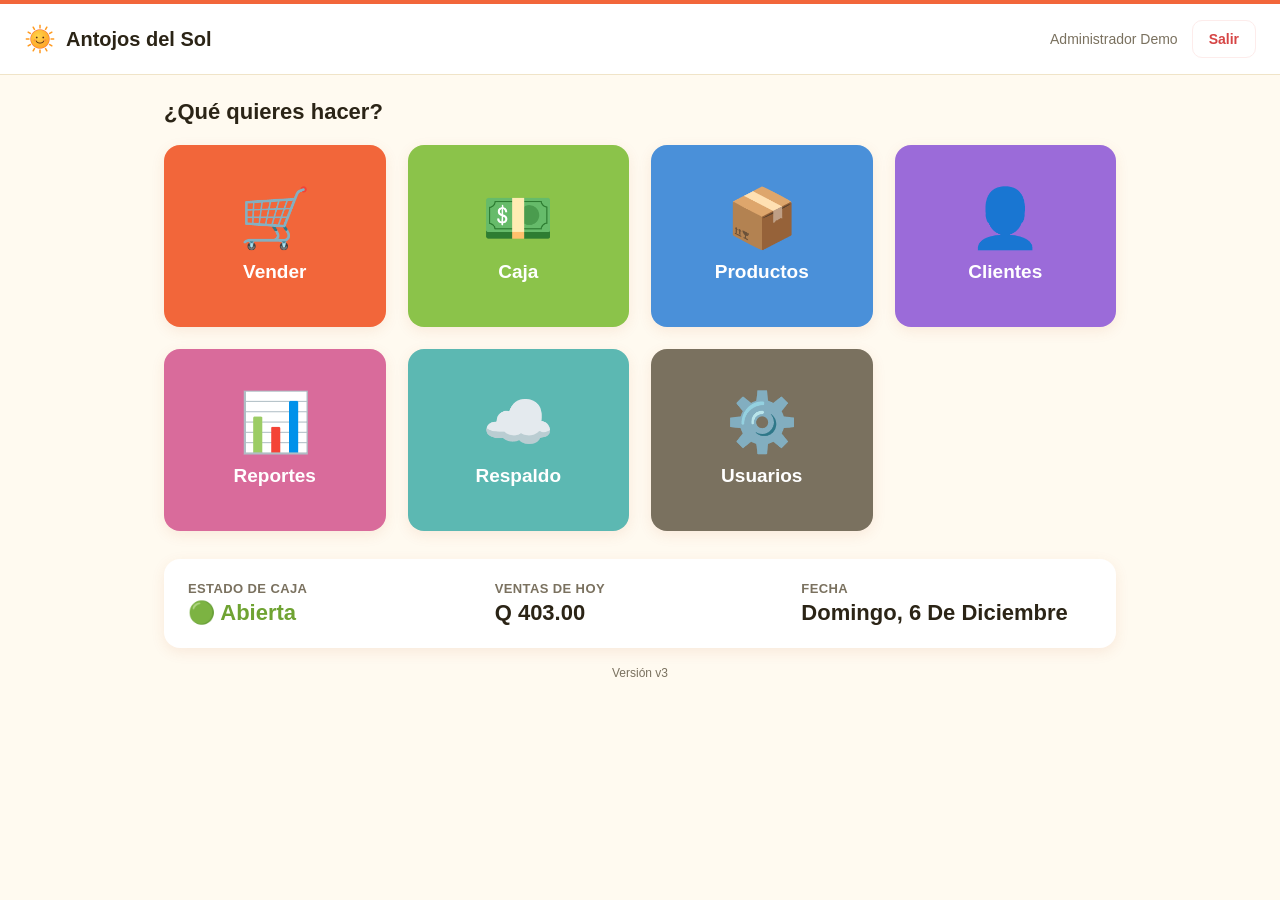
==== commit c2f5b88d: "v3: version para telefono (menu compacto, ticket inferior en Vender, modales, reportes) Co-Authored-" ====
--- a/pages/caja.html
+++ b/pages/caja.html
@@ -13,6 +13,7 @@
   <link rel="apple-touch-icon" href="../icons/icon-192.png" />
 
   <link rel="stylesheet" href="../css/styles.css" />
+  <link rel="stylesheet" href="../css/movil.css" />
 </head>
 <body>
   <div class="app-shell">
--- a/css/movil.css
+++ b/css/movil.css
@@ -0,0 +1,98 @@
+/* ======================================================================
+   Teléfono (hasta 700px): menú compacto, ticket como panel inferior,
+   modales cómodos. En tablet y computadora no cambia nada.
+   ====================================================================== */
+.tarjeta-venta-producto { justify-content: flex-start; }
+
+.pestanas-periodo { flex-wrap: wrap; }
+
+.carrito-barra, .carrito-cerrar, .carrito-fondo { display: none; }
+
+@media (max-width: 700px) {
+  .app-header {
+    display: grid;
+    grid-template-columns: 1fr auto;
+    grid-template-areas: "izq der" "nav nav";
+    padding: 8px 12px 6px;
+    gap: 6px 8px;
+    border-top-width: 3px;
+  }
+  .app-header__izquierda { grid-area: izq; min-width: 0; }
+  .app-header__derecha { grid-area: der; gap: 8px; }
+  .app-nav { grid-area: nav; }
+  .app-header__usuario { display: none; }
+  .app-header__titulo { font-size: 17px; white-space: nowrap; overflow: hidden; text-overflow: ellipsis; }
+  .logo-imagen--header { width: 30px; height: 30px; }
+  .boton-salir { padding: 8px 14px; font-size: 14px; min-height: 40px; }
+
+  /* Menú en una sola fila que se desliza con el dedo */
+  .app-nav {
+    flex-wrap: nowrap;
+    overflow-x: auto;
+    gap: 4px;
+    margin: 0 -12px;
+    padding: 0 12px 4px;
+    scrollbar-width: none;
+    -webkit-overflow-scrolling: touch;
+  }
+  .app-nav::-webkit-scrollbar { display: none; }
+  .app-nav a { flex: none; padding: 9px 12px; font-size: 14px; white-space: nowrap; min-height: 40px; display: inline-flex; align-items: center; }
+
+  .app-main { padding: 14px 12px; }
+  .app-main--venta { padding-bottom: 92px; }
+  .app-main__header { flex-wrap: wrap; gap: 10px; }
+
+  /* Productos: 2 columnas parejas, foto siempre del mismo tamaño */
+  .venta-grilla { grid-template-columns: repeat(2, minmax(0, 1fr)); gap: 10px; max-height: none; overflow-y: visible; padding-right: 0; }
+  .tarjeta-venta-producto { padding: 10px; min-height: 0; gap: 4px; }
+  .tarjeta-venta-producto__foto { height: 104px; margin: -10px -10px 4px -10px; width: calc(100% + 20px); border-radius: 0; }
+  .tarjeta-venta-producto__nombre { font-size: 15px; line-height: 1.2; }
+  .venta-categorias { flex-wrap: nowrap; overflow-x: auto; margin: 0 -12px 12px; padding: 0 12px 4px; scrollbar-width: none; }
+  .venta-categorias::-webkit-scrollbar { display: none; }
+  .chip-categoria { flex: none; }
+
+  /* Ticket: panel que sube desde abajo */
+  .venta-layout { display: block; }
+  .venta-carrito {
+    position: fixed; left: 0; right: 0; bottom: 0; top: auto; width: 100%;
+    max-height: 90vh; max-height: 90dvh; overflow-y: auto; overscroll-behavior: contain;
+    border-radius: 20px 20px 0 0; z-index: 90; padding: 16px 16px 24px;
+    box-shadow: 0 -10px 34px rgba(0, 0, 0, 0.25);
+    transform: translateY(105%); visibility: hidden;
+    transition: transform 0.25s ease, visibility 0s linear 0.25s;
+  }
+  .venta-carrito.abierto { transform: translateY(0); visibility: visible; transition: transform 0.25s ease; }
+  .carrito-fondo { display: block; position: fixed; inset: 0; background: rgba(15, 20, 35, 0.45); z-index: 85; opacity: 0; pointer-events: none; transition: opacity 0.2s; }
+  .carrito-fondo.abierto { opacity: 1; pointer-events: auto; }
+  .carrito-cerrar { display: flex; align-self: flex-end; align-items: center; justify-content: center; min-height: 40px; padding: 0 14px; border: 1.5px solid var(--color-borde); background: var(--color-fondo); border-radius: 999px; font-weight: 700; color: var(--color-texto-suave); }
+  .carrito-barra {
+    display: flex; align-items: center; justify-content: space-between; gap: 12px;
+    position: fixed; left: 12px; right: 12px; bottom: calc(12px + env(safe-area-inset-bottom, 0px)); z-index: 80;
+    min-height: 56px; padding: 0 20px; border: none; border-radius: 16px;
+    background: var(--color-primario); color: #fff; font-size: 17px; font-weight: 800;
+    box-shadow: 0 8px 22px rgba(212, 80, 42, 0.45); touch-action: manipulation;
+  }
+  .carrito-barra.oculto { display: none; }
+  body.carrito-bloqueado { overflow: hidden; }
+
+  /* Modales */
+  .fondo-modal { padding: 10px; align-items: flex-end; }
+  .tarjeta-modal { padding: 22px 18px 20px; max-height: 92vh; max-height: 92dvh; border-radius: 20px; }
+  .tarjeta-modal h3 { margin-right: 40px; font-size: 18px; }
+  .boton-cerrar-modal-x { top: 10px; right: 10px; width: 40px; height: 40px; }
+  .modal-acciones { flex-wrap: wrap; }
+  .modal-acciones .boton { flex: 1 1 140px; }
+
+  .tarjeta-producto__precio { white-space: nowrap; }
+  .tarjetas-resumen { gap: 10px; }
+  .tarjeta-resumen { flex: none; padding: 14px 16px; }
+  .carrito-lista { flex: none; max-height: none; overflow: visible; }
+
+  .caja-resumen-item__etiqueta { overflow-wrap: anywhere; font-size: 12px; }
+  .tabla-reportes th, .tabla-reportes td { padding: 10px 8px; font-size: 14px; white-space: normal; }
+  .tabla-reportes th { font-size: 11px; }
+  .boton-reimprimir-recibo, .boton-cancelar-venta { min-height: 40px; white-space: nowrap; }
+
+  .pestana-periodo { padding: 9px 16px; }
+  .tarjeta-resumen__total { font-size: 24px; }
+}
